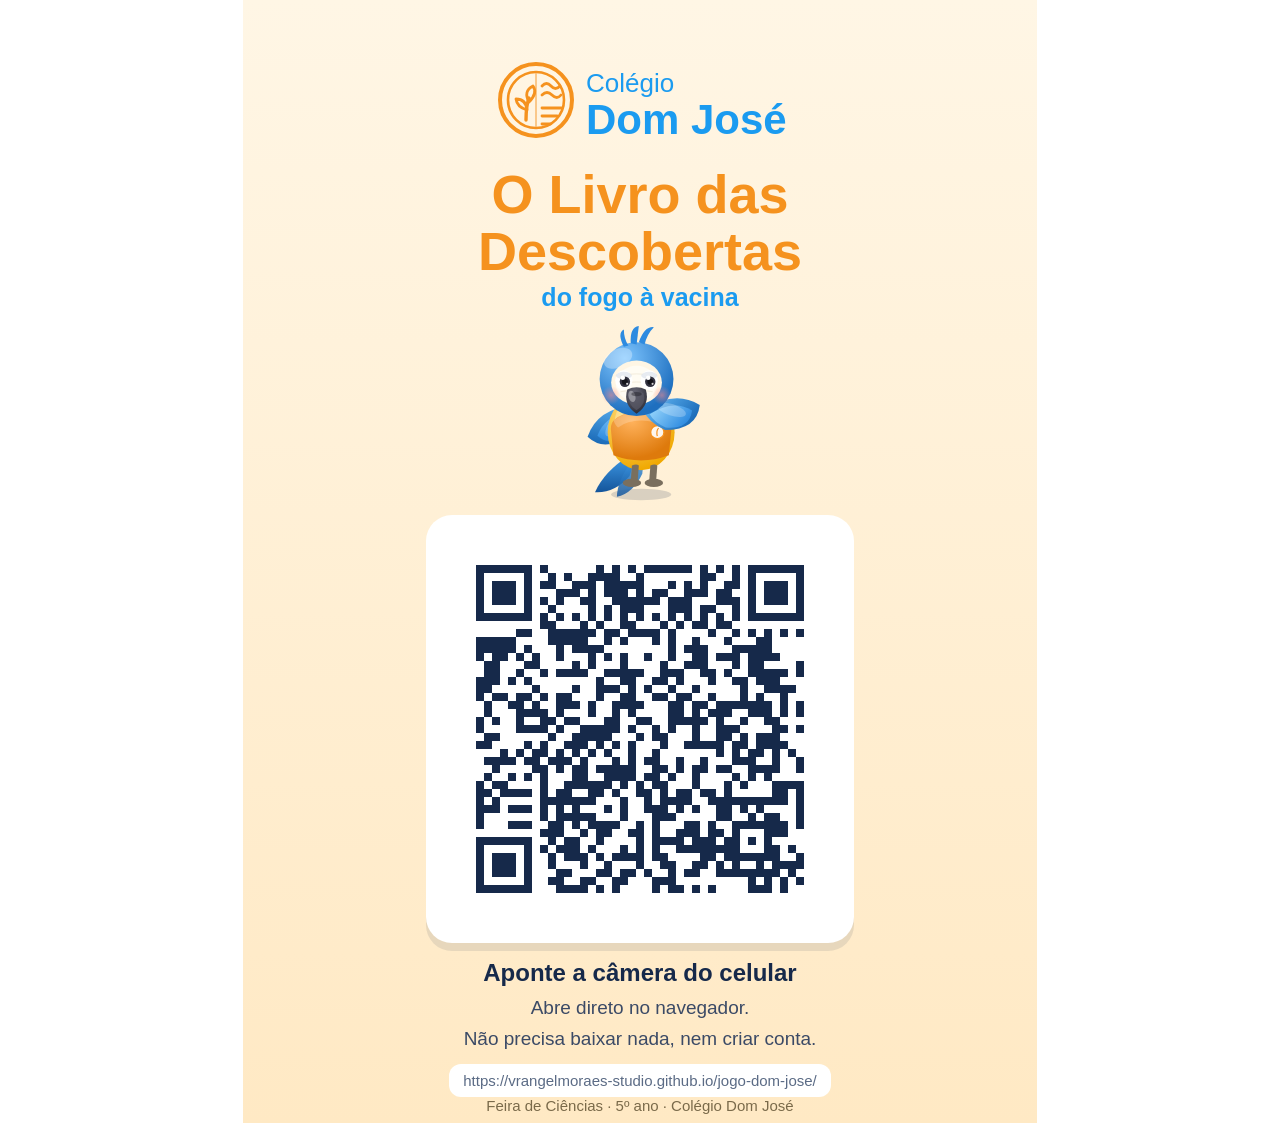
==== qr-code/cartaz.html @ 618d4c0b "QR code, cartaz da feira e compatibilidade com aparelho antigo - gerar_qrcode.py: QR e cartaz A4 pro" ====
<!DOCTYPE html>
<html lang="pt-BR"><head><meta charset="utf-8">
<title>Cartaz — O Livro das Descobertas</title>
<style>
  @page { size: A4; margin: 0 }
  html, body { margin: 0; padding: 0; background: #fff }
  .folha {
    width: 794px; height: 1123px;      /* A4 a 96 dpi */
    margin: 0 auto; padding: 54px 56px;
    box-sizing: border-box;
    font-family: 'Trebuchet MS', 'Segoe UI', sans-serif;
    color: #16294A; text-align: center;
    display: flex; flex-direction: column; align-items: center;
    background: linear-gradient(180deg, #FFF6E5 0%, #FFE9C4 100%);
  }
  .logo { width: 300px; margin-bottom: 10px }
  h1 { font-size: 54px; margin: 6px 0 0; color: #F5921E; line-height: 1.05 }
  .sub { font-size: 25px; color: #1B9BF0; margin: 4px 0 14px; font-weight: bold }
  .zez { width: 150px; margin: 0 0 6px }
  .qr {
    background: #fff; padding: 18px; border-radius: 26px;
    box-shadow: 0 8px 0 rgba(22,41,74,.10);
    line-height: 0; margin-bottom: 12px;
  }
  .qr svg { width: 392px; height: 392px; display: block }
  .como { font-size: 24px; margin: 4px 0 6px; font-weight: bold }
  .passos { font-size: 19px; line-height: 1.6; color: #3B4A66; margin: 0 0 10px }
  .url {
    font-size: 15px; color: #5B6B85; word-break: break-all;
    background: #fff; border-radius: 12px; padding: 8px 14px;
  }
  .rodape { margin-top: auto; font-size: 15px; color: #7A6A4A }
</style></head>
<body><div class="folha">
  <div id="logo" class="logo"></div>
  <h1>O Livro das<br>Descobertas</h1>
  <div class="sub">do fogo à vacina</div>
  <div id="zez" class="zez"></div>

  <div class="qr"><svg viewBox="0 0 392 392" xmlns="http://www.w3.org/2000/svg" width="392" height="392" class="segno"><g transform="scale(8)"><path fill="#fff" d="M0 0h49v49h-49z"/><path class="qrline" stroke="#16294a" d="M4 4.5h7m1 0h1m6 0h1m1 0h1m1 0h1m1 0h6m1 0h1m1 0h1m1 0h1m1 0h7m-41 1h1m5 0h1m2 0h1m1 0h1m2 0h4m2 0h1m7 0h2m2 0h1m1 0h1m5 0h1m-41 1h1m1 0h3m1 0h1m1 0h2m2 0h3m1 0h5m3 0h1m1 0h1m1 0h1m2 0h2m1 0h1m1 0h3m1 0h1m-41 1h1m1 0h3m1 0h1m3 0h3m1 0h1m1 0h3m1 0h1m1 0h2m2 0h3m1 0h2m2 0h1m1 0h3m1 0h1m-41 1h1m1 0h3m1 0h1m1 0h1m1 0h1m2 0h2m2 0h6m1 0h3m3 0h3m1 0h1m1 0h3m1 0h1m-41 1h1m5 0h1m2 0h1m4 0h1m1 0h1m1 0h3m3 0h3m1 0h2m2 0h1m1 0h1m5 0h1m-41 1h7m1 0h1m1 0h1m1 0h1m1 0h1m1 0h1m1 0h1m1 0h1m1 0h1m1 0h1m1 0h1m1 0h1m1 0h1m1 0h1m1 0h7m-33 1h2m3 0h1m1 0h1m2 0h2m3 0h1m1 0h1m1 0h2m1 0h2m-27 1h2m2 0h6m1 0h2m1 0h4m1 0h1m4 0h1m2 0h1m1 0h1m1 0h1m1 0h1m1 0h1m-41 1h5m4 0h5m2 0h1m1 0h1m3 0h1m1 0h1m2 0h1m3 0h1m3 0h2m-37 1h5m1 0h1m3 0h1m1 0h4m8 0h1m1 0h3m3 0h5m-37 1h1m1 0h2m1 0h1m1 0h1m2 0h1m3 0h1m1 0h1m1 0h1m2 0h1m2 0h1m2 0h2m1 0h3m1 0h4m-37 1h2m3 0h2m4 0h1m1 0h1m3 0h1m4 0h1m2 0h3m3 0h1m1 0h2m4 0h1m-40 1h2m2 0h1m2 0h1m1 0h4m2 0h5m2 0h3m2 0h2m1 0h1m2 0h5m1 0h1m-41 1h3m1 0h1m1 0h1m8 0h1m2 0h2m2 0h2m1 0h1m3 0h1m2 0h2m1 0h3m-38 1h2m5 0h1m4 0h1m2 0h3m1 0h1m1 0h1m2 0h1m2 0h1m5 0h1m2 0h4m-40 1h1m1 0h2m1 0h2m1 0h1m1 0h2m3 0h1m2 0h2m2 0h2m1 0h2m2 0h1m3 0h1m1 0h1m2 0h1m-38 1h1m2 0h2m1 0h1m2 0h3m1 0h1m2 0h4m3 0h2m1 0h2m1 0h7m1 0h1m1 0h1m-40 1h1m3 0h4m1 0h1m3 0h1m2 0h1m1 0h1m4 0h2m1 0h1m1 0h3m2 0h3m1 0h1m1 0h1m-41 1h1m1 0h1m2 0h1m2 0h2m1 0h2m3 0h2m2 0h2m2 0h5m1 0h1m2 0h1m2 0h2m-38 1h1m4 0h4m1 0h1m2 0h5m1 0h1m2 0h1m1 0h1m2 0h1m2 0h3m4 0h2m1 0h1m-40 1h2m6 0h1m2 0h5m3 0h1m1 0h2m3 0h1m2 0h2m1 0h1m1 0h3m-38 1h2m4 0h1m1 0h1m2 0h3m1 0h1m1 0h1m1 0h1m3 0h1m2 0h5m1 0h2m1 0h4m-36 1h1m1 0h1m1 0h2m1 0h1m1 0h1m1 0h1m1 0h1m2 0h1m2 0h1m7 0h1m1 0h1m1 0h2m1 0h1m1 0h1m-39 1h4m1 0h2m1 0h3m1 0h1m3 0h1m1 0h1m1 0h2m2 0h1m2 0h1m3 0h3m2 0h1m2 0h1m-39 1h1m4 0h2m1 0h1m1 0h2m1 0h5m2 0h2m1 0h1m1 0h2m1 0h2m2 0h4m2 0h1m-40 1h1m2 0h1m1 0h1m1 0h1m3 0h2m2 0h4m1 0h2m1 0h1m2 0h1m4 0h1m1 0h1m1 0h1m-37 1h1m1 0h2m4 0h1m2 0h6m1 0h1m1 0h1m1 0h2m3 0h1m3 0h1m1 0h1m3 0h4m-41 1h2m1 0h4m1 0h1m1 0h2m2 0h2m1 0h1m2 0h2m1 0h1m1 0h2m1 0h2m1 0h1m5 0h2m1 0h1m-41 1h1m1 0h1m5 0h7m3 0h1m2 0h1m1 0h4m2 0h10m1 0h1m-41 1h3m1 0h3m1 0h1m1 0h1m1 0h1m3 0h1m1 0h1m2 0h3m1 0h1m1 0h1m2 0h2m1 0h1m1 0h1m4 0h1m-41 1h1m7 0h1m1 0h5m3 0h1m3 0h3m5 0h2m2 0h1m1 0h2m2 0h1m-41 1h1m3 0h3m2 0h2m1 0h1m1 0h4m2 0h1m1 0h1m3 0h2m1 0h1m2 0h7m1 0h1m-33 1h3m2 0h1m1 0h2m2 0h2m1 0h1m2 0h3m1 0h2m1 0h1m3 0h3m-39 1h7m2 0h1m1 0h2m2 0h1m4 0h1m1 0h4m1 0h3m1 0h2m1 0h1m1 0h1m-37 1h1m5 0h1m1 0h1m1 0h3m1 0h1m3 0h1m1 0h1m1 0h1m2 0h8m3 0h2m1 0h1m-40 1h1m1 0h3m1 0h1m2 0h1m1 0h3m1 0h1m1 0h4m1 0h2m4 0h2m1 0h7m2 0h1m-41 1h1m1 0h3m1 0h1m2 0h1m3 0h1m2 0h1m3 0h1m2 0h2m2 0h2m1 0h1m1 0h1m2 0h1m1 0h4m-41 1h1m1 0h3m1 0h1m3 0h2m3 0h2m1 0h2m1 0h1m2 0h1m1 0h2m2 0h8m1 0h1m-40 1h1m5 0h1m2 0h2m2 0h2m2 0h2m3 0h3m9 0h1m1 0h1m1 0h1m1 0h1m-41 1h7m3 0h4m1 0h1m1 0h1m4 0h1m1 0h2m1 0h1m1 0h1m4 0h3m1 0h1"/></g></svg>
</div>

  <div class="como">Aponte a câmera do celular</div>
  <p class="passos">
    Abre direto no navegador.<br>
    Não precisa baixar nada, nem criar conta.
  </p>
  <div class="url">https://vrangelmoraes-studio.github.io/jogo-dom-jose/</div>

  <div class="rodape">Feira de Ciências · 5º ano · Colégio Dom José</div>
</div>
<script src="../art.js"></script>
<script>
  document.getElementById('logo').innerHTML = ART.logo('');
  document.getElementById('zez').innerHTML  = ART.zezinho('oi');
  document.querySelectorAll('#logo svg, #zez svg')
    .forEach(s => { s.style.width = '100%'; s.style.height = 'auto'; });
</script>
</body></html>
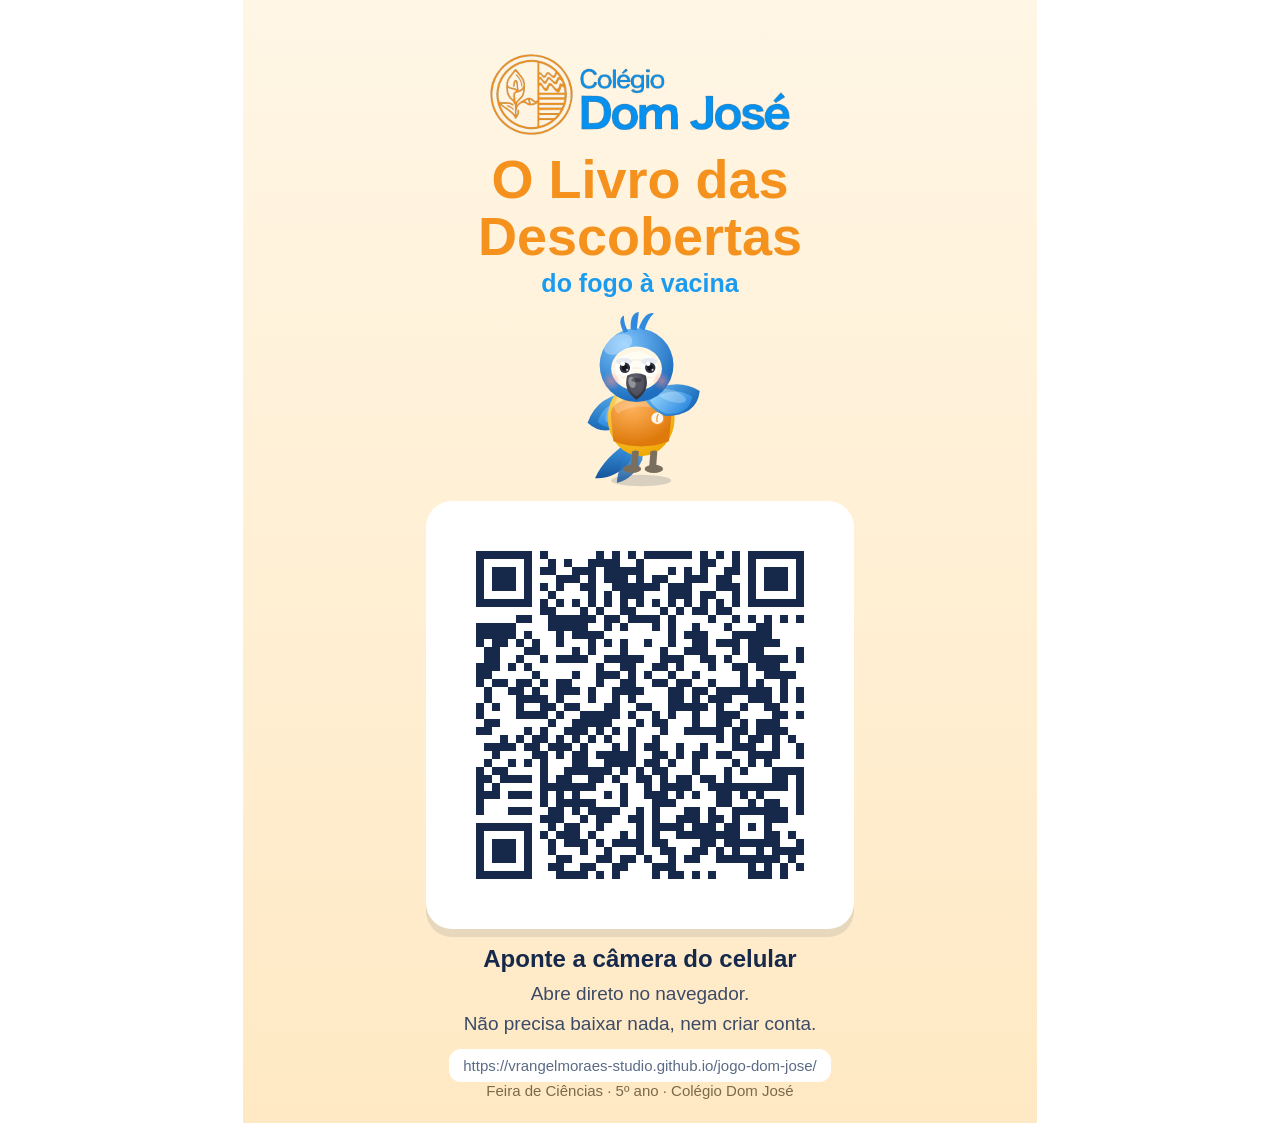
==== commit cc862821: "Cartaz usa a marca original do Colégio Dom José A logo do cartaz era a minha recriação em código, fe" ====
--- a/qr-code/cartaz.html
+++ b/qr-code/cartaz.html
@@ -13,7 +13,9 @@
     display: flex; flex-direction: column; align-items: center;
     background: linear-gradient(180deg, #FFF6E5 0%, #FFE9C4 100%);
   }
-  .logo { width: 300px; margin-bottom: 10px }
+  /* 300px numa folha A4: bem perto do tamanho original do arquivo
+     (871px de largura), então imprime nítido, sem esticar. */
+  .logo { width: 300px; height: auto; display: block; margin: 0 auto 10px }
   h1 { font-size: 54px; margin: 6px 0 0; color: #F5921E; line-height: 1.05 }
   .sub { font-size: 25px; color: #1B9BF0; margin: 4px 0 14px; font-weight: bold }
   .zez { width: 150px; margin: 0 0 6px }
@@ -32,7 +34,7 @@
   .rodape { margin-top: auto; font-size: 15px; color: #7A6A4A }
 </style></head>
 <body><div class="folha">
-  <div id="logo" class="logo"></div>
+  <img class="logo" src="[data-uri]" alt="Colégio Dom José">
   <h1>O Livro das<br>Descobertas</h1>
   <div class="sub">do fogo à vacina</div>
   <div id="zez" class="zez"></div>
@@ -51,9 +53,9 @@
 </div>
 <script src="../art.js"></script>
 <script>
-  document.getElementById('logo').innerHTML = ART.logo('');
-  document.getElementById('zez').innerHTML  = ART.zezinho('oi');
-  document.querySelectorAll('#logo svg, #zez svg')
+  // a logo é a marca original do colégio (imagem); só o Zezinho é desenhado
+  document.getElementById('zez').innerHTML = ART.zezinho('oi');
+  document.querySelectorAll('#zez svg')
     .forEach(s => { s.style.width = '100%'; s.style.height = 'auto'; });
 </script>
 </body></html>
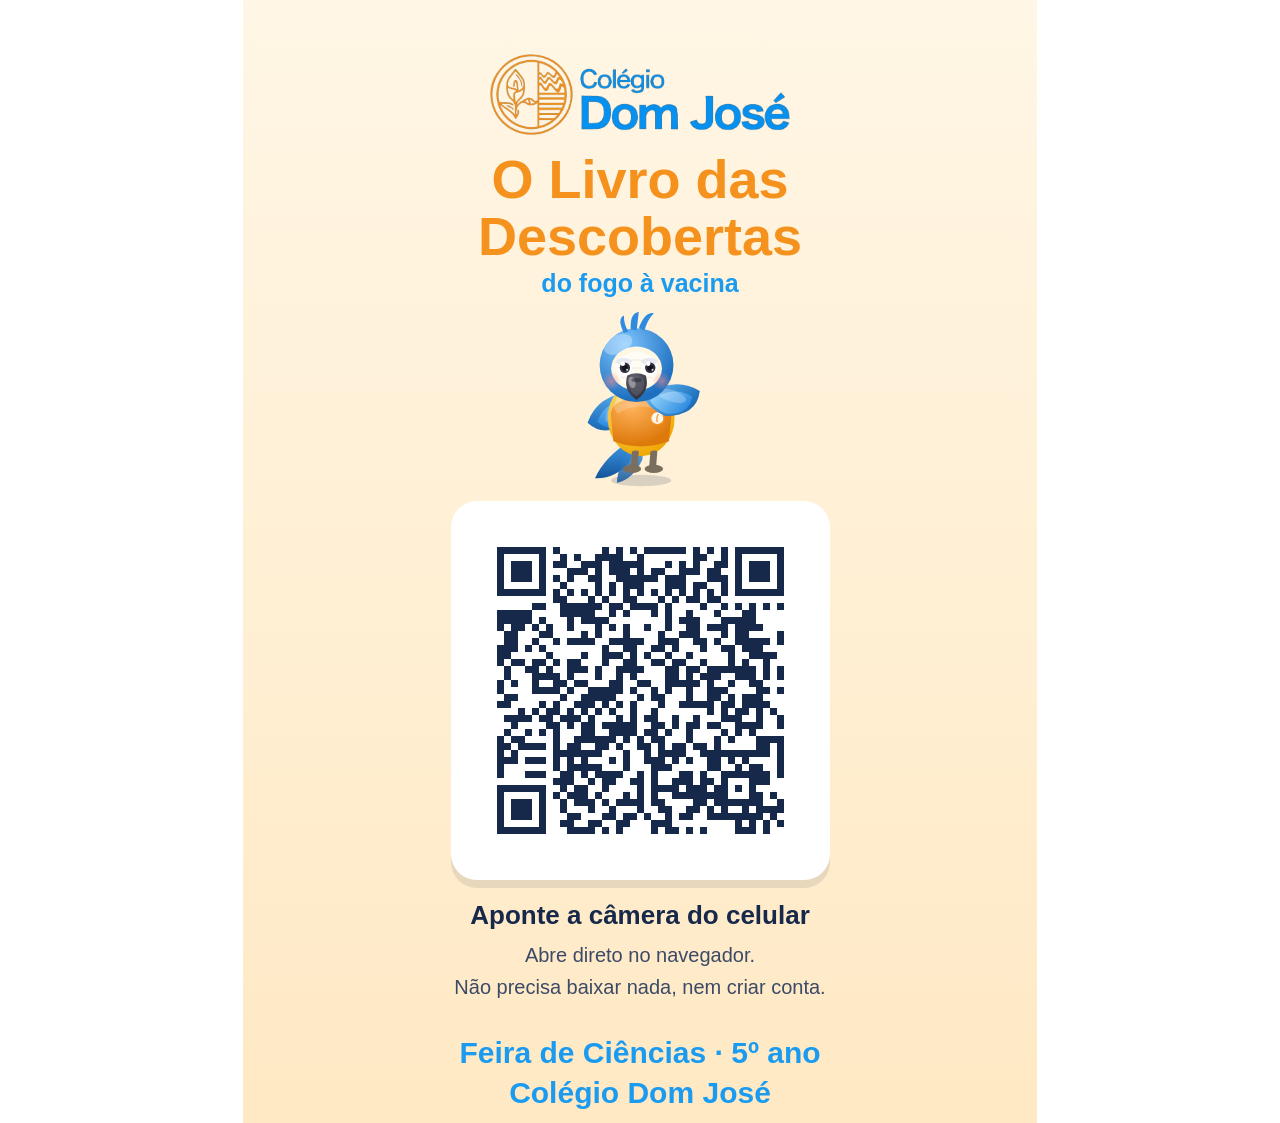
==== commit 6ac2aaa3: "Cartaz: sai o endereço escrito, entra o rodapé em destaque Sem a linha do endereço, o rodapé passa a" ====
--- a/qr-code/cartaz.html
+++ b/qr-code/cartaz.html
@@ -24,14 +24,16 @@
     box-shadow: 0 8px 0 rgba(22,41,74,.10);
     line-height: 0; margin-bottom: 12px;
   }
-  .qr svg { width: 392px; height: 392px; display: block }
-  .como { font-size: 24px; margin: 4px 0 6px; font-weight: bold }
-  .passos { font-size: 19px; line-height: 1.6; color: #3B4A66; margin: 0 0 10px }
-  .url {
-    font-size: 15px; color: #5B6B85; word-break: break-all;
-    background: #fff; border-radius: 12px; padding: 8px 14px;
+  .qr svg { width: 343px; height: 343px; display: block }
+  .como { font-size: 26px; margin: 8px 0 8px; font-weight: bold }
+  .passos { font-size: 20px; line-height: 1.6; color: #3B4A66; margin: 0 0 14px }
+  /* Sem o endereço escrito, o rodapé passa a ser o fecho do cartaz:
+     cresce e ganha o azul da marca. */
+  .rodape {
+    margin-top: auto; padding-top: 16px;
+    font-size: 30px; font-weight: bold; line-height: 1.35;
+    color: #1B9BF0;
   }
-  .rodape { margin-top: auto; font-size: 15px; color: #7A6A4A }
 </style></head>
 <body><div class="folha">
   <img class="logo" src="[data-uri]" alt="Colégio Dom José">
@@ -39,7 +41,7 @@
   <div class="sub">do fogo à vacina</div>
   <div id="zez" class="zez"></div>
 
-  <div class="qr"><svg viewBox="0 0 392 392" xmlns="http://www.w3.org/2000/svg" width="392" height="392" class="segno"><g transform="scale(8)"><path fill="#fff" d="M0 0h49v49h-49z"/><path class="qrline" stroke="#16294a" d="M4 4.5h7m1 0h1m6 0h1m1 0h1m1 0h1m1 0h6m1 0h1m1 0h1m1 0h1m1 0h7m-41 1h1m5 0h1m2 0h1m1 0h1m2 0h4m2 0h1m7 0h2m2 0h1m1 0h1m5 0h1m-41 1h1m1 0h3m1 0h1m1 0h2m2 0h3m1 0h5m3 0h1m1 0h1m1 0h1m2 0h2m1 0h1m1 0h3m1 0h1m-41 1h1m1 0h3m1 0h1m3 0h3m1 0h1m1 0h3m1 0h1m1 0h2m2 0h3m1 0h2m2 0h1m1 0h3m1 0h1m-41 1h1m1 0h3m1 0h1m1 0h1m1 0h1m2 0h2m2 0h6m1 0h3m3 0h3m1 0h1m1 0h3m1 0h1m-41 1h1m5 0h1m2 0h1m4 0h1m1 0h1m1 0h3m3 0h3m1 0h2m2 0h1m1 0h1m5 0h1m-41 1h7m1 0h1m1 0h1m1 0h1m1 0h1m1 0h1m1 0h1m1 0h1m1 0h1m1 0h1m1 0h1m1 0h1m1 0h1m1 0h1m1 0h7m-33 1h2m3 0h1m1 0h1m2 0h2m3 0h1m1 0h1m1 0h2m1 0h2m-27 1h2m2 0h6m1 0h2m1 0h4m1 0h1m4 0h1m2 0h1m1 0h1m1 0h1m1 0h1m1 0h1m-41 1h5m4 0h5m2 0h1m1 0h1m3 0h1m1 0h1m2 0h1m3 0h1m3 0h2m-37 1h5m1 0h1m3 0h1m1 0h4m8 0h1m1 0h3m3 0h5m-37 1h1m1 0h2m1 0h1m1 0h1m2 0h1m3 0h1m1 0h1m1 0h1m2 0h1m2 0h1m2 0h2m1 0h3m1 0h4m-37 1h2m3 0h2m4 0h1m1 0h1m3 0h1m4 0h1m2 0h3m3 0h1m1 0h2m4 0h1m-40 1h2m2 0h1m2 0h1m1 0h4m2 0h5m2 0h3m2 0h2m1 0h1m2 0h5m1 0h1m-41 1h3m1 0h1m1 0h1m8 0h1m2 0h2m2 0h2m1 0h1m3 0h1m2 0h2m1 0h3m-38 1h2m5 0h1m4 0h1m2 0h3m1 0h1m1 0h1m2 0h1m2 0h1m5 0h1m2 0h4m-40 1h1m1 0h2m1 0h2m1 0h1m1 0h2m3 0h1m2 0h2m2 0h2m1 0h2m2 0h1m3 0h1m1 0h1m2 0h1m-38 1h1m2 0h2m1 0h1m2 0h3m1 0h1m2 0h4m3 0h2m1 0h2m1 0h7m1 0h1m1 0h1m-40 1h1m3 0h4m1 0h1m3 0h1m2 0h1m1 0h1m4 0h2m1 0h1m1 0h3m2 0h3m1 0h1m1 0h1m-41 1h1m1 0h1m2 0h1m2 0h2m1 0h2m3 0h2m2 0h2m2 0h5m1 0h1m2 0h1m2 0h2m-38 1h1m4 0h4m1 0h1m2 0h5m1 0h1m2 0h1m1 0h1m2 0h1m2 0h3m4 0h2m1 0h1m-40 1h2m6 0h1m2 0h5m3 0h1m1 0h2m3 0h1m2 0h2m1 0h1m1 0h3m-38 1h2m4 0h1m1 0h1m2 0h3m1 0h1m1 0h1m1 0h1m3 0h1m2 0h5m1 0h2m1 0h4m-36 1h1m1 0h1m1 0h2m1 0h1m1 0h1m1 0h1m1 0h1m2 0h1m2 0h1m7 0h1m1 0h1m1 0h2m1 0h1m1 0h1m-39 1h4m1 0h2m1 0h3m1 0h1m3 0h1m1 0h1m1 0h2m2 0h1m2 0h1m3 0h3m2 0h1m2 0h1m-39 1h1m4 0h2m1 0h1m1 0h2m1 0h5m2 0h2m1 0h1m1 0h2m1 0h2m2 0h4m2 0h1m-40 1h1m2 0h1m1 0h1m1 0h1m3 0h2m2 0h4m1 0h2m1 0h1m2 0h1m4 0h1m1 0h1m1 0h1m-37 1h1m1 0h2m4 0h1m2 0h6m1 0h1m1 0h1m1 0h2m3 0h1m3 0h1m1 0h1m3 0h4m-41 1h2m1 0h4m1 0h1m1 0h2m2 0h2m1 0h1m2 0h2m1 0h1m1 0h2m1 0h2m1 0h1m5 0h2m1 0h1m-41 1h1m1 0h1m5 0h7m3 0h1m2 0h1m1 0h4m2 0h10m1 0h1m-41 1h3m1 0h3m1 0h1m1 0h1m1 0h1m3 0h1m1 0h1m2 0h3m1 0h1m1 0h1m2 0h2m1 0h1m1 0h1m4 0h1m-41 1h1m7 0h1m1 0h5m3 0h1m3 0h3m5 0h2m2 0h1m1 0h2m2 0h1m-41 1h1m3 0h3m2 0h2m1 0h1m1 0h4m2 0h1m1 0h1m3 0h2m1 0h1m2 0h7m1 0h1m-33 1h3m2 0h1m1 0h2m2 0h2m1 0h1m2 0h3m1 0h2m1 0h1m3 0h3m-39 1h7m2 0h1m1 0h2m2 0h1m4 0h1m1 0h4m1 0h3m1 0h2m1 0h1m1 0h1m-37 1h1m5 0h1m1 0h1m1 0h3m1 0h1m3 0h1m1 0h1m1 0h1m2 0h8m3 0h2m1 0h1m-40 1h1m1 0h3m1 0h1m2 0h1m1 0h3m1 0h1m1 0h4m1 0h2m4 0h2m1 0h7m2 0h1m-41 1h1m1 0h3m1 0h1m2 0h1m3 0h1m2 0h1m3 0h1m2 0h2m2 0h2m1 0h1m1 0h1m2 0h1m1 0h4m-41 1h1m1 0h3m1 0h1m3 0h2m3 0h2m1 0h2m1 0h1m2 0h1m1 0h2m2 0h8m1 0h1m-40 1h1m5 0h1m2 0h2m2 0h2m2 0h2m3 0h3m9 0h1m1 0h1m1 0h1m1 0h1m-41 1h7m3 0h4m1 0h1m1 0h1m4 0h1m1 0h2m1 0h1m1 0h1m4 0h3m1 0h1"/></g></svg>
+  <div class="qr"><svg viewBox="0 0 343 343" xmlns="http://www.w3.org/2000/svg" width="343" height="343" class="segno"><g transform="scale(7)"><path fill="#fff" d="M0 0h49v49h-49z"/><path class="qrline" stroke="#16294a" d="M4 4.5h7m1 0h1m6 0h1m1 0h1m1 0h1m1 0h6m1 0h1m1 0h1m1 0h1m1 0h7m-41 1h1m5 0h1m2 0h1m1 0h1m2 0h4m2 0h1m7 0h2m2 0h1m1 0h1m5 0h1m-41 1h1m1 0h3m1 0h1m1 0h2m2 0h3m1 0h5m3 0h1m1 0h1m1 0h1m2 0h2m1 0h1m1 0h3m1 0h1m-41 1h1m1 0h3m1 0h1m3 0h3m1 0h1m1 0h3m1 0h1m1 0h2m2 0h3m1 0h2m2 0h1m1 0h3m1 0h1m-41 1h1m1 0h3m1 0h1m1 0h1m1 0h1m2 0h2m2 0h6m1 0h3m3 0h3m1 0h1m1 0h3m1 0h1m-41 1h1m5 0h1m2 0h1m4 0h1m1 0h1m1 0h3m3 0h3m1 0h2m2 0h1m1 0h1m5 0h1m-41 1h7m1 0h1m1 0h1m1 0h1m1 0h1m1 0h1m1 0h1m1 0h1m1 0h1m1 0h1m1 0h1m1 0h1m1 0h1m1 0h1m1 0h7m-33 1h2m3 0h1m1 0h1m2 0h2m3 0h1m1 0h1m1 0h2m1 0h2m-27 1h2m2 0h6m1 0h2m1 0h4m1 0h1m4 0h1m2 0h1m1 0h1m1 0h1m1 0h1m1 0h1m-41 1h5m4 0h5m2 0h1m1 0h1m3 0h1m1 0h1m2 0h1m3 0h1m3 0h2m-37 1h5m1 0h1m3 0h1m1 0h4m8 0h1m1 0h3m3 0h5m-37 1h1m1 0h2m1 0h1m1 0h1m2 0h1m3 0h1m1 0h1m1 0h1m2 0h1m2 0h1m2 0h2m1 0h3m1 0h4m-37 1h2m3 0h2m4 0h1m1 0h1m3 0h1m4 0h1m2 0h3m3 0h1m1 0h2m4 0h1m-40 1h2m2 0h1m2 0h1m1 0h4m2 0h5m2 0h3m2 0h2m1 0h1m2 0h5m1 0h1m-41 1h3m1 0h1m1 0h1m8 0h1m2 0h2m2 0h2m1 0h1m3 0h1m2 0h2m1 0h3m-38 1h2m5 0h1m4 0h1m2 0h3m1 0h1m1 0h1m2 0h1m2 0h1m5 0h1m2 0h4m-40 1h1m1 0h2m1 0h2m1 0h1m1 0h2m3 0h1m2 0h2m2 0h2m1 0h2m2 0h1m3 0h1m1 0h1m2 0h1m-38 1h1m2 0h2m1 0h1m2 0h3m1 0h1m2 0h4m3 0h2m1 0h2m1 0h7m1 0h1m1 0h1m-40 1h1m3 0h4m1 0h1m3 0h1m2 0h1m1 0h1m4 0h2m1 0h1m1 0h3m2 0h3m1 0h1m1 0h1m-41 1h1m1 0h1m2 0h1m2 0h2m1 0h2m3 0h2m2 0h2m2 0h5m1 0h1m2 0h1m2 0h2m-38 1h1m4 0h4m1 0h1m2 0h5m1 0h1m2 0h1m1 0h1m2 0h1m2 0h3m4 0h2m1 0h1m-40 1h2m6 0h1m2 0h5m3 0h1m1 0h2m3 0h1m2 0h2m1 0h1m1 0h3m-38 1h2m4 0h1m1 0h1m2 0h3m1 0h1m1 0h1m1 0h1m3 0h1m2 0h5m1 0h2m1 0h4m-36 1h1m1 0h1m1 0h2m1 0h1m1 0h1m1 0h1m1 0h1m2 0h1m2 0h1m7 0h1m1 0h1m1 0h2m1 0h1m1 0h1m-39 1h4m1 0h2m1 0h3m1 0h1m3 0h1m1 0h1m1 0h2m2 0h1m2 0h1m3 0h3m2 0h1m2 0h1m-39 1h1m4 0h2m1 0h1m1 0h2m1 0h5m2 0h2m1 0h1m1 0h2m1 0h2m2 0h4m2 0h1m-40 1h1m2 0h1m1 0h1m1 0h1m3 0h2m2 0h4m1 0h2m1 0h1m2 0h1m4 0h1m1 0h1m1 0h1m-37 1h1m1 0h2m4 0h1m2 0h6m1 0h1m1 0h1m1 0h2m3 0h1m3 0h1m1 0h1m3 0h4m-41 1h2m1 0h4m1 0h1m1 0h2m2 0h2m1 0h1m2 0h2m1 0h1m1 0h2m1 0h2m1 0h1m5 0h2m1 0h1m-41 1h1m1 0h1m5 0h7m3 0h1m2 0h1m1 0h4m2 0h10m1 0h1m-41 1h3m1 0h3m1 0h1m1 0h1m1 0h1m3 0h1m1 0h1m2 0h3m1 0h1m1 0h1m2 0h2m1 0h1m1 0h1m4 0h1m-41 1h1m7 0h1m1 0h5m3 0h1m3 0h3m5 0h2m2 0h1m1 0h2m2 0h1m-41 1h1m3 0h3m2 0h2m1 0h1m1 0h4m2 0h1m1 0h1m3 0h2m1 0h1m2 0h7m1 0h1m-33 1h3m2 0h1m1 0h2m2 0h2m1 0h1m2 0h3m1 0h2m1 0h1m3 0h3m-39 1h7m2 0h1m1 0h2m2 0h1m4 0h1m1 0h4m1 0h3m1 0h2m1 0h1m1 0h1m-37 1h1m5 0h1m1 0h1m1 0h3m1 0h1m3 0h1m1 0h1m1 0h1m2 0h8m3 0h2m1 0h1m-40 1h1m1 0h3m1 0h1m2 0h1m1 0h3m1 0h1m1 0h4m1 0h2m4 0h2m1 0h7m2 0h1m-41 1h1m1 0h3m1 0h1m2 0h1m3 0h1m2 0h1m3 0h1m2 0h2m2 0h2m1 0h1m1 0h1m2 0h1m1 0h4m-41 1h1m1 0h3m1 0h1m3 0h2m3 0h2m1 0h2m1 0h1m2 0h1m1 0h2m2 0h8m1 0h1m-40 1h1m5 0h1m2 0h2m2 0h2m2 0h2m3 0h3m9 0h1m1 0h1m1 0h1m1 0h1m-41 1h7m3 0h4m1 0h1m1 0h1m4 0h1m1 0h2m1 0h1m1 0h1m4 0h3m1 0h1"/></g></svg>
 </div>
 
   <div class="como">Aponte a câmera do celular</div>
@@ -47,9 +49,7 @@
     Abre direto no navegador.<br>
     Não precisa baixar nada, nem criar conta.
   </p>
-  <div class="url">https://vrangelmoraes-studio.github.io/jogo-dom-jose/</div>
-
-  <div class="rodape">Feira de Ciências · 5º ano · Colégio Dom José</div>
+  <div class="rodape">Feira de Ciências · 5º ano<br>Colégio Dom José</div>
 </div>
 <script src="../art.js"></script>
 <script>
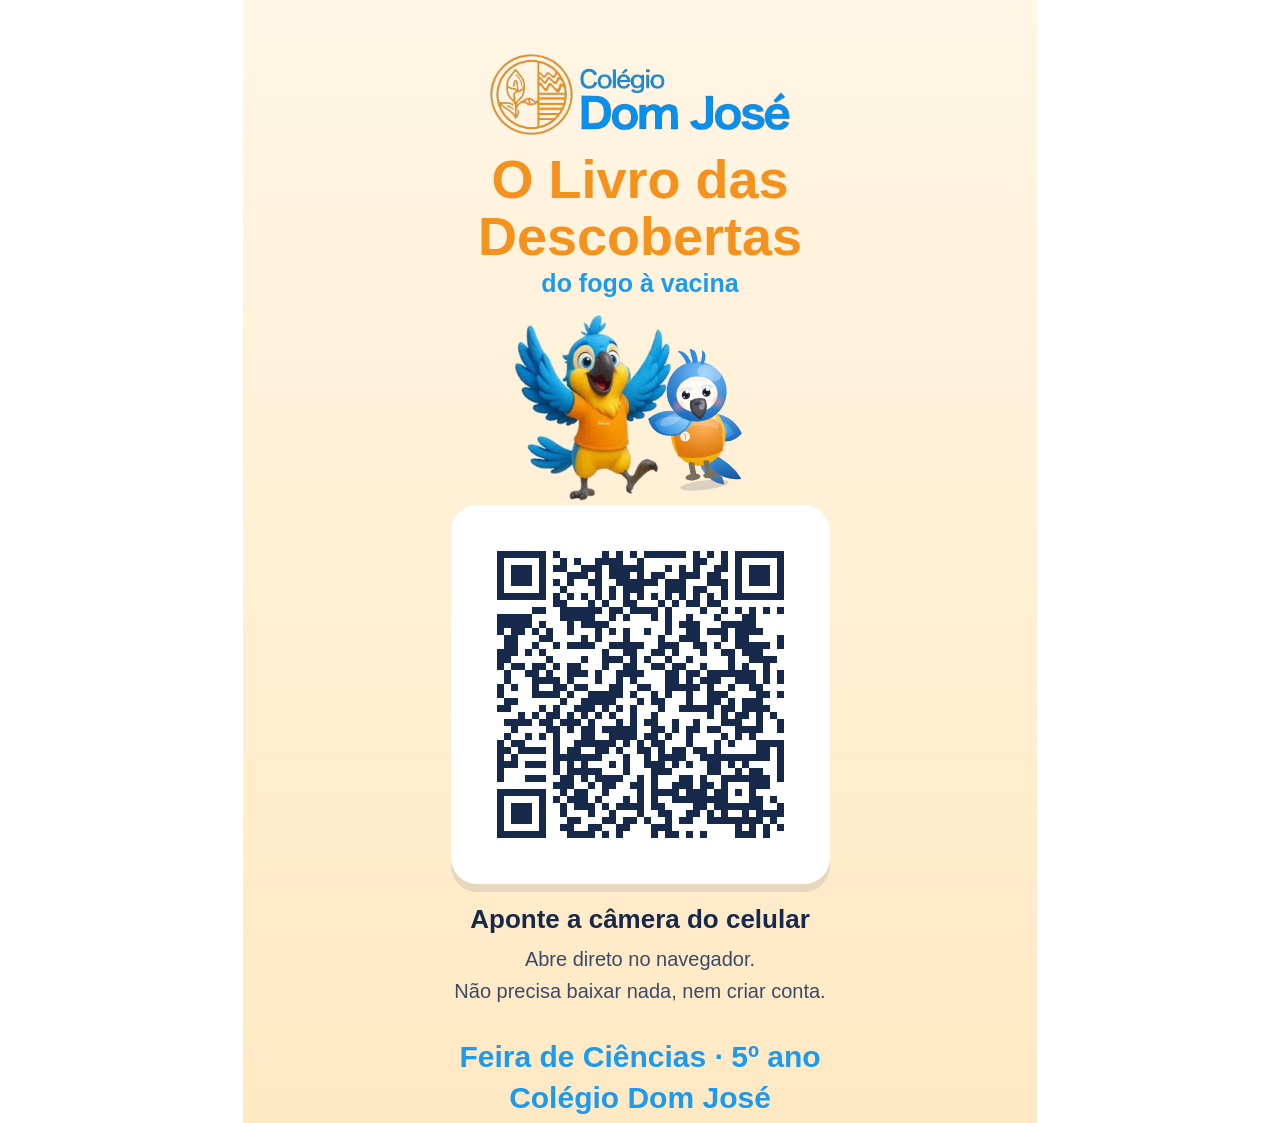
==== commit a25c4ed1: "Cartaz: o Zezinho oficial recebendo o do jogo O mascote real do colégio, extraído do PDF de referênc" ====
--- a/qr-code/cartaz.html
+++ b/qr-code/cartaz.html
@@ -18,7 +18,19 @@
   .logo { width: 300px; height: auto; display: block; margin: 0 auto 10px }
   h1 { font-size: 54px; margin: 6px 0 0; color: #F5921E; line-height: 1.05 }
   .sub { font-size: 25px; color: #1B9BF0; margin: 4px 0 14px; font-weight: bold }
-  .zez { width: 150px; margin: 0 0 6px }
+  /* O mascote oficial do colégio recebendo o Zezinho do jogo. O do jogo vai
+     espelhado de propósito: a asa que ele levanta para cumprimentar aponta
+     para o outro, e os dois passam a conversar em vez de só posar lado a lado. */
+  .duo {
+    display: flex; align-items: flex-end; justify-content: center;
+    gap: 2px; margin: 2px 0 4px;
+  }
+  /* O oficial e maior: e o mascote da escola, o do jogo e a visita.
+     A margem negativa aproxima os dois ate quase se tocarem, e ai a asa
+     levantada vira cumprimento em vez de pose. */
+  .duo .oficial { width: 158px; height: auto; display: block }
+  .duo .dojogo  { width: 122px; margin-left: -30px; margin-bottom: 4px;
+                  transform: scaleX(-1) rotate(7deg); transform-origin: 50% 90% }
   .qr {
     background: #fff; padding: 18px; border-radius: 26px;
     box-shadow: 0 8px 0 rgba(22,41,74,.10);
@@ -39,7 +51,10 @@
   <img class="logo" src="[data-uri]" alt="Colégio Dom José">
   <h1>O Livro das<br>Descobertas</h1>
   <div class="sub">do fogo à vacina</div>
-  <div id="zez" class="zez"></div>
+  <div class="duo">
+    <img class="oficial" src="[data-uri]